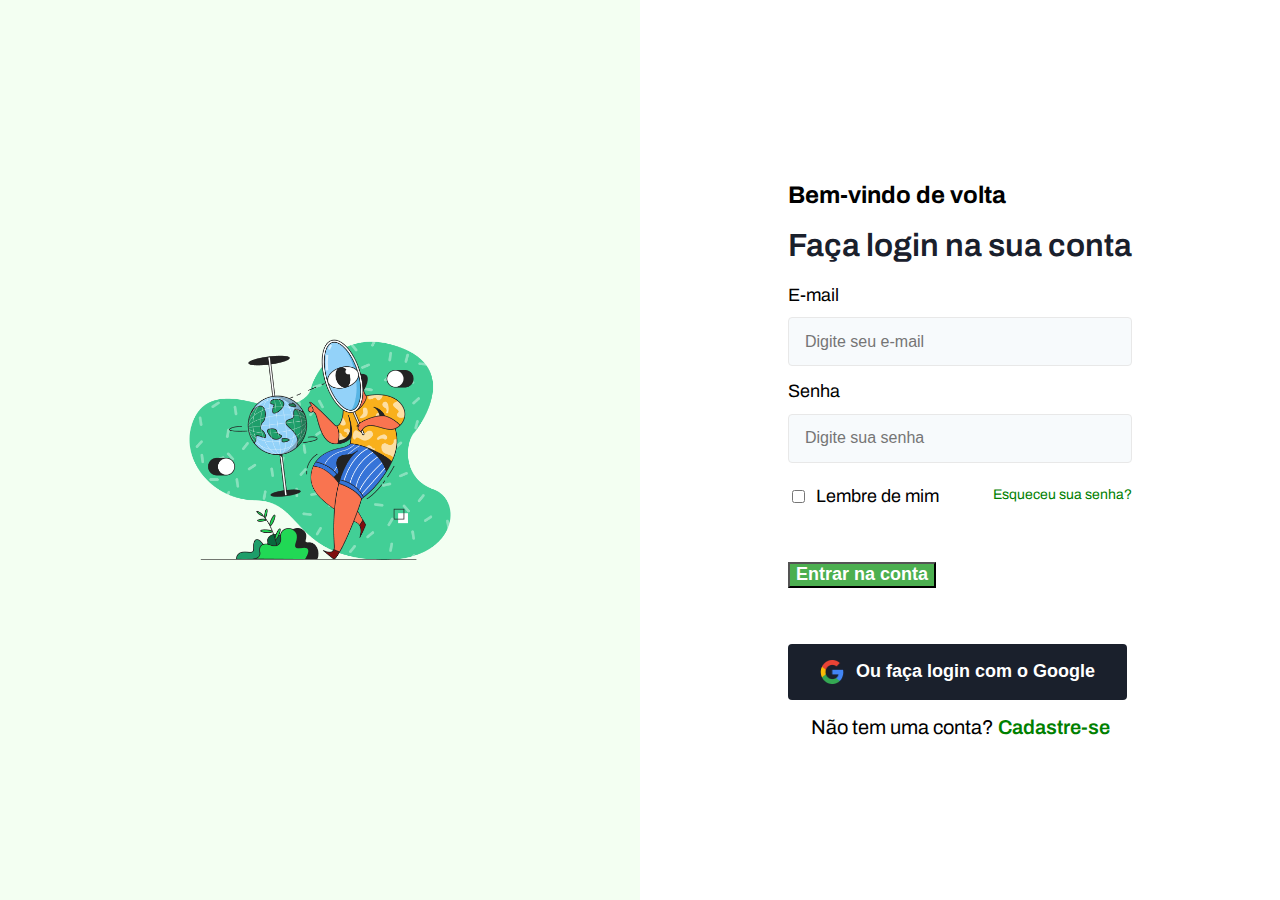
==== projeto-login/src/index.html @ 2190f043 "Primeiro commit projeto-login" ====
<!DOCTYPE html>
<html lang="pt-BR">
<head>
    <meta charset="UTF-8">
    <meta name="viewport" content="width=device-width, initial-scale=1.0">
    <link href="https://fonts.googleapis.com/css2?family=Archivo:wght@400;600;700&display=swap" rel="stylesheet">
    <link href="./assets/styles/styles.css" rel="stylesheet">
    <title>Página de Login</title>
</head>
<body>
    <div class="login-container">
        <div class="esquerda">
            <img src="./assets/images/imagem desktop.png" alt="imagem login" class="login-imagem">
        </div>
        <div class="direita">
            <div class="login-box">
                <form class="login-form">
                    <h2>Bem-vindo de volta</h2>
                    <h1>Faça login na sua conta</h1>

                    <div class="input-group">
                        <label for="email">E-mail</label>
                        <input type="email" id="email" placeholder="Digite seu e-mail" required>
                    </div>

                    <div class="input-group">
                        <label for="senha">Senha</label>
                        <input type="password" id="senha" placeholder="Digite sua senha" required>
                    </div>

                    <div class="option">
                        <label class="remember-me">
                            <input type="checkbox" id="lembrar">
                            <span>Lembre de mim</span>
                        </label>
                        <a href="#" class="forgot-password">Esqueceu sua senha?</a>
                    </div>

                    <div>
                        <button class="btn">Entrar na conta</button>
                    </div>

                    <button type="button" class="btn-google">
                        <img src="./assets/images/icon.png" alt="Google Logo" class="google-logo">
                        Ou faça login com o Google
                    </button>
                </form>

                <div class="signup-link">
                    Não tem uma conta? <a href="#">Cadastre-se</a>
                </div>
            </div>
        </div>
    </div>
</body>
</html>
---- projeto-login/src/assets/styles/styles.css ----
@import url('https://fonts.googleapis.com/css2?family=Archivo:wght@400;600;700&display=swap');

body, html {
    margin: 0;
    padding: 0;
    font-family: 'Archivo', sans-serif;
    background-color: #FFFFFF;
    box-sizing: border-box;
  }
  *, *::before, *::after {
    box-sizing: inherit;
  }
 
  .login-container {
    display: flex;
    height: 100vh;
  }

 .esquerda {
    width: 50%;
    background-color: #F3FFF2;
    display: flex;
    justify-content: center;
    align-items: center;
  }
 .login-imagem{
    width: 500.55px;
 }
 .direita {
    width: 50%;
    display: flex;
    justify-content: center;
    align-items: center;
 }
 .login-box {
    width: Hug (400px)px;
    height: Hug (614px)px;
    gap: 64px;
    opacity: 0px;
    flex-direction: column;
 }  

.login-box h1 {
    width: 344px;
    height: 35px;
    gap: 0px;
    opacity: 0px;
    font-family: Archivo;
    font-size: 32px;
    font-weight: 600;
    line-height: 34.82px;
    text-align: left;
    color:  #1A202C;
;
}

login-box h2 {
    font-family: Archivo;
    width: 174px;
    height: 22px;
    gap: 0px;
    opacity: 0px;

    font-size: 20px;    
    font-weight: 500;
    line-height: 21.76px;
    text-align: left;    
}

.login-box label {
    font-size: 18px;  
    font-weight: 400;
    line-height: 19.58px; 
}

input[type="email"]
{
    width: 100%;
    height: 49px;
    font-size: 16px;
    line-height: 17.41px;
    background-color: #F7FAFC;
    border: 1px solid #E8E8E8;
    border-radius: 4px;
    padding: 16px;
    margin-top: 12px;
    margin-bottom: 16px;
    box-sizing: border-box;   
}

input[type="password"] {
    width: 100%;
    height: 49px;  
    font-size: 16px;
    line-height: 17.41px;
    background-color:#F7FAFC;
    border: 1px solid #E8E8E8;
    border-radius: 4px;
    padding: 16px;
    margin-top: 12px;
    box-sizing: border-box;

}

.option {
    display: flex;
    justify-content: space-between;
    margin-top: 24px;
    margin-bottom: 56px;
}

.remember-me {
    display: flex;
    align-items: center;
    gap: 8px;
    
}

.remember-me label {
    font-size: 16px;
    line-height: 17,41px;
    font-weight: 600;
    color: #1A202C;
}

.forgot-password {
    font-size: 14px;
    color: green;
    text-decoration: none;
    transition: color 0.3s ease-in-out 
}

.forgot-password:hover {
    color: #656769;
}


.btn .btn-google {
    width: 100%;
    border: none;
    border-radius: 4px;
    cursor: pointer;
    padding: 16px 32px 16px 32px;
    box-sizing: border-box;
}

.btn {   
    background-color: #4caf50;
    color: #FFF;
    font-size: 18px;
    font-weight: 600;
    line-height: 19.58px;
    margin-bottom: 24px;
}

.btn-google {
    background-color: #1A202C;
    color: #FFFFFF;
    display: flex;
    align-items: center;
    justify-content: center;
    font-size: 18px;
    line-height: 19.58px;
    font-weight: 600;
    border: none;
    border-radius: 4px;
    cursor: pointer;
    padding: 16px 32px; /* Padding do botão */
    gap: 12px; /* Espaço entre logo e texto */
    margin-top: 32px; /* Espaço abaixo do botão Google */
}
.google-logo {
    width: 24px;
    height: 24px;
    
}

.signup-link {
    font-size: 20px;
    margin-top: 16px; /* Espaço entre o botão e a frase */
    text-align: center;
}

.signup-link a {
    color: green;
    text-decoration: none;
    font-weight: 600;
    transition: color 0.3s ease-in-out;
}
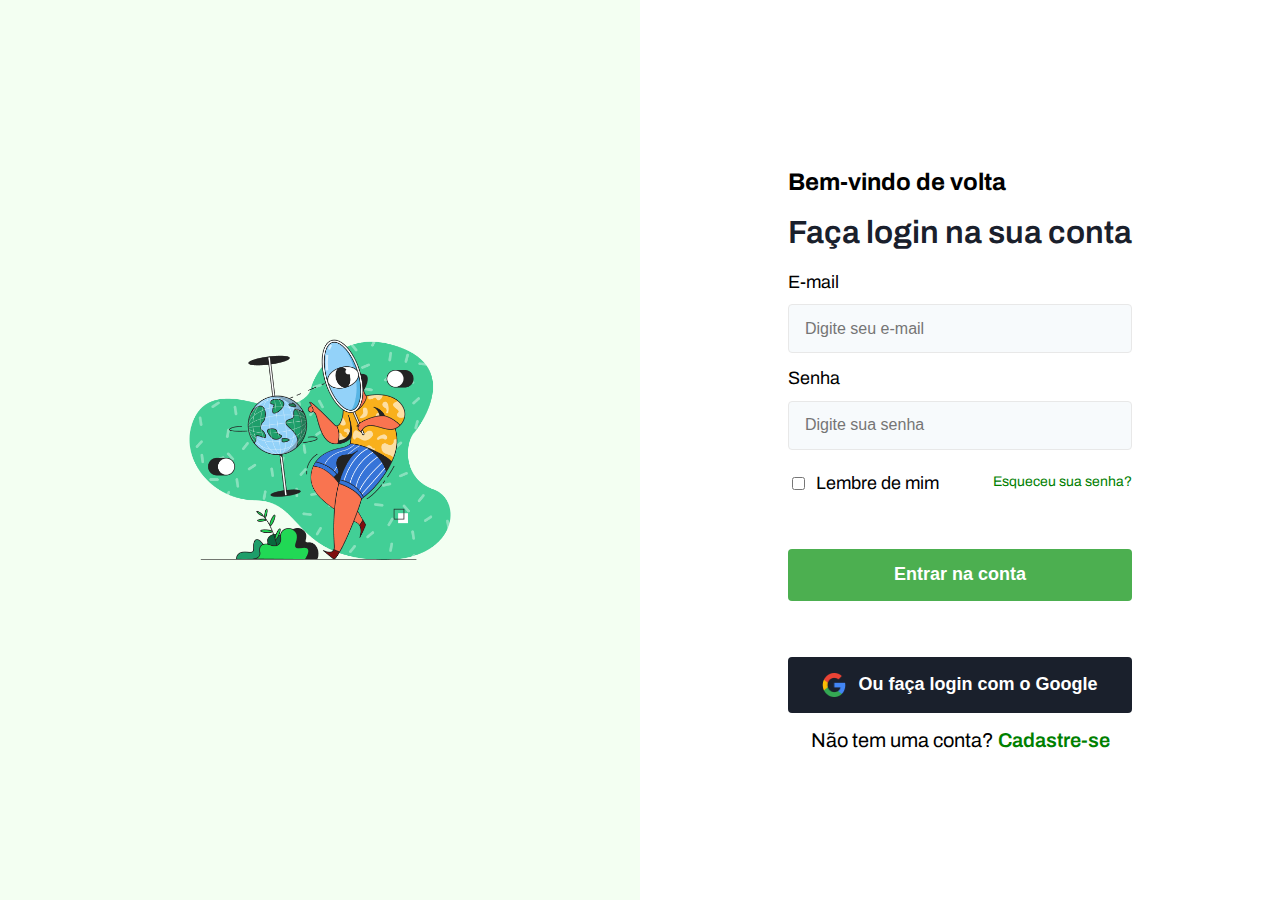
==== commit 67dfd3b8: "Atualização codigo no GIT" ====
--- a/projeto-login/src/index.html
+++ b/projeto-login/src/index.html
@@ -22,24 +22,30 @@
                         <label for="email">E-mail</label>
                         <input type="email" id="email" placeholder="Digite seu e-mail" required>
                     </div>
-
-                    <div class="input-group">
+                    <div class="input-group password-container">
                         <label for="senha">Senha</label>
                         <input type="password" id="senha" placeholder="Digite sua senha" required>
-                    </div>
+                    </div> 
+                    
+                    <!--<div id="error-message" class="error-message" style="color: red;"></div>  -->
+                    
+                    <div id="error-message" class="error-message"></div>                   
 
                     <div class="option">
+                        
                         <label class="remember-me">
-                            <input type="checkbox" id="lembrar">
+                            <input type="checkbox" id="lembrar" style="border-radius: 50%;"> <!-- Checkbox arredondada -->
                             <span>Lembre de mim</span>
                         </label>
+                        
                         <a href="#" class="forgot-password">Esqueceu sua senha?</a>
                     </div>
 
                     <div>
                         <button class="btn">Entrar na conta</button>
                     </div>
-
+                    <div id="message" style="color: red; font-weight: bold; border: 2px solid red; padding: 10px; display: none;"></div>
+    
                     <button type="button" class="btn-google">
                         <img src="./assets/images/icon.png" alt="Google Logo" class="google-logo">
                         Ou faça login com o Google
@@ -52,5 +58,6 @@
             </div>
         </div>
     </div>
+    <script src="scripts/main.js"></script>  <!-- script está carregando aqui -->
 </body>
 </html>
--- a/projeto-login/src/assets/styles/styles.css
+++ b/projeto-login/src/assets/styles/styles.css
@@ -113,6 +113,8 @@
     display: flex;
     align-items: center;
     gap: 8px;
+    /* border-radius: 50%; */
+
     
 }
 
@@ -122,6 +124,7 @@
     font-weight: 600;
     color: #1A202C;
 }
+
 
 .forgot-password {
     font-size: 14px;
@@ -135,13 +138,15 @@
 }
 
 
-.btn .btn-google {
+.btn, .btn-google {
     width: 100%;
     border: none;
     border-radius: 4px;
     cursor: pointer;
+    /* padding: 16px; */
     padding: 16px 32px 16px 32px;
-    box-sizing: border-box;
+    box-sizing: border-box;*/
+    
 }
 
 .btn {   
@@ -151,6 +156,9 @@
     font-weight: 600;
     line-height: 19.58px;
     margin-bottom: 24px;
+
+    /* line-height: 19.58px;
+    margin-bottom: 24px;*/
 }
 
 .btn-google {
@@ -161,6 +169,7 @@
     justify-content: center;
     font-size: 18px;
     line-height: 19.58px;
+    
     font-weight: 600;
     border: none;
     border-radius: 4px;
@@ -188,4 +197,9 @@
     transition: color 0.3s ease-in-out;
 }
 
-
+.error-message {
+    color: red;
+    font-weight: bold;
+    margin-top: 8px; /* Espaço entre a senha e a mensagem de erro */
+    display: none; /* Começa oculta */
+}
